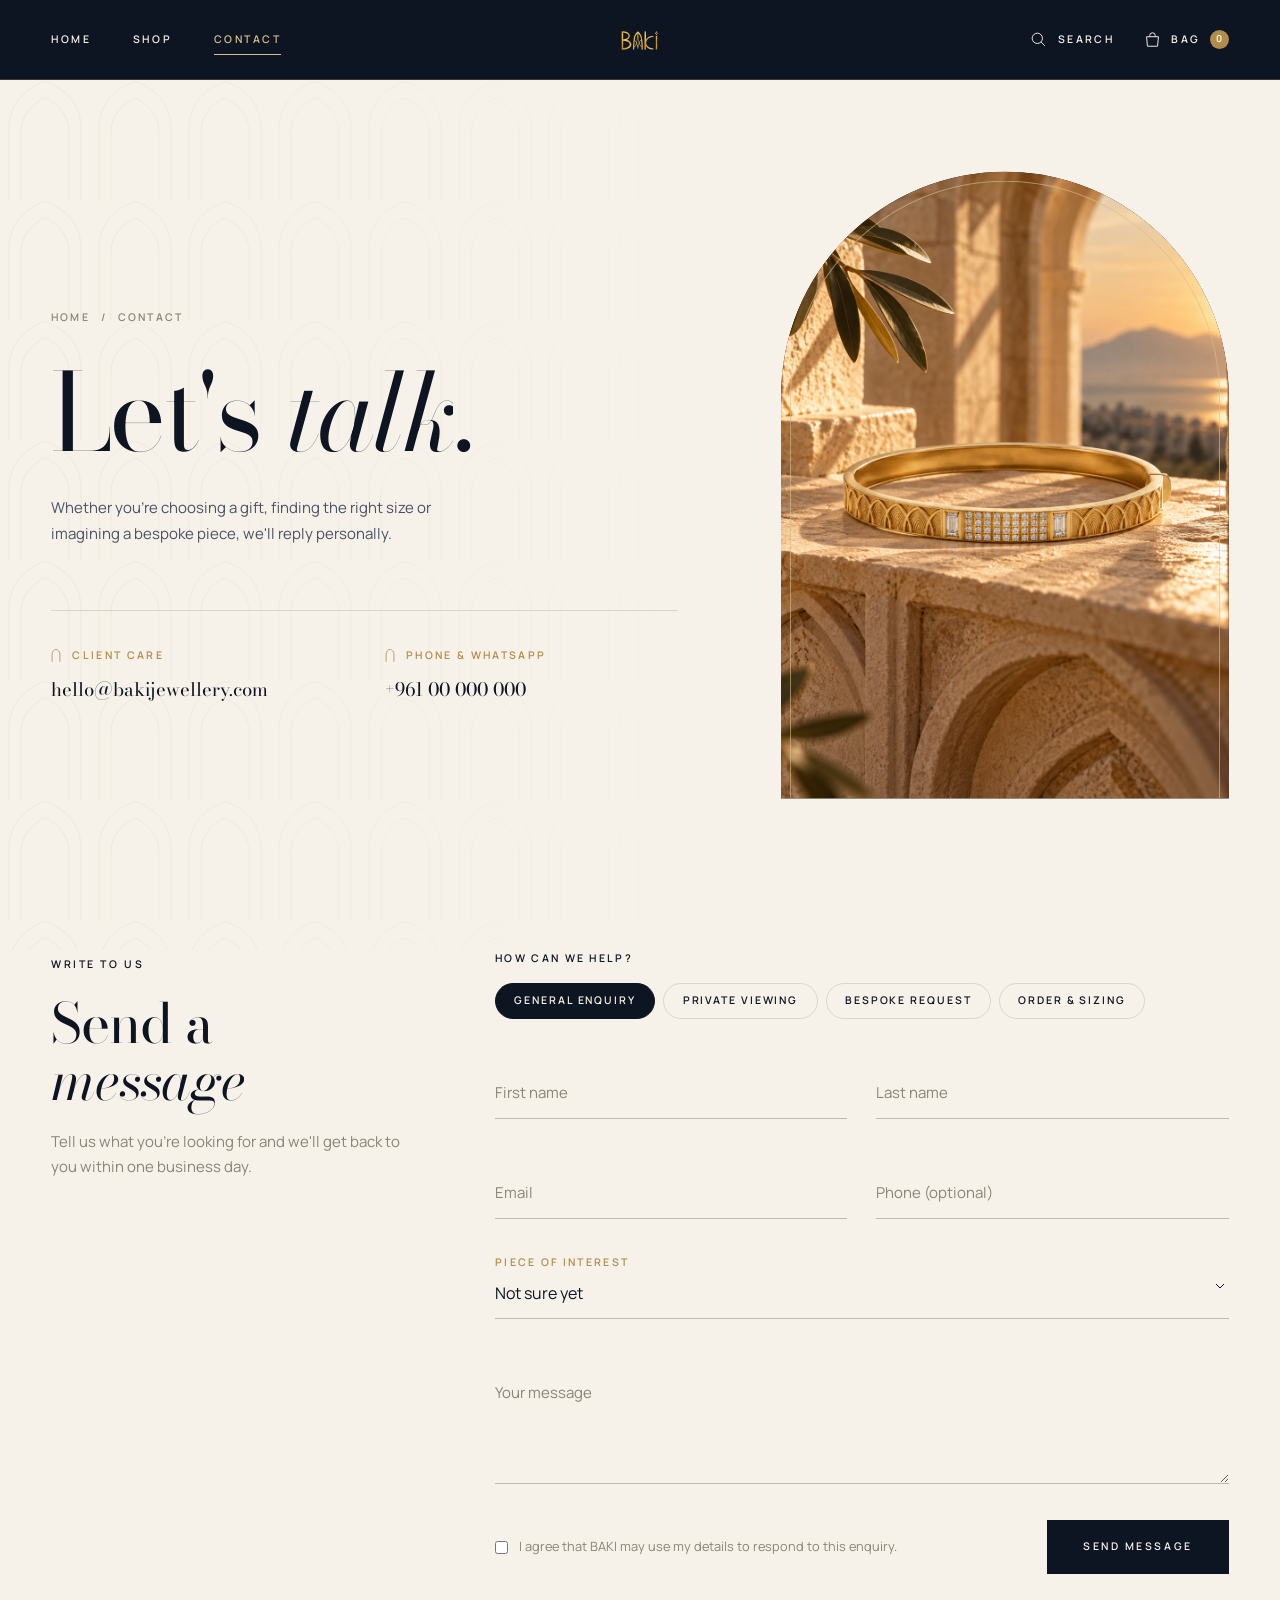
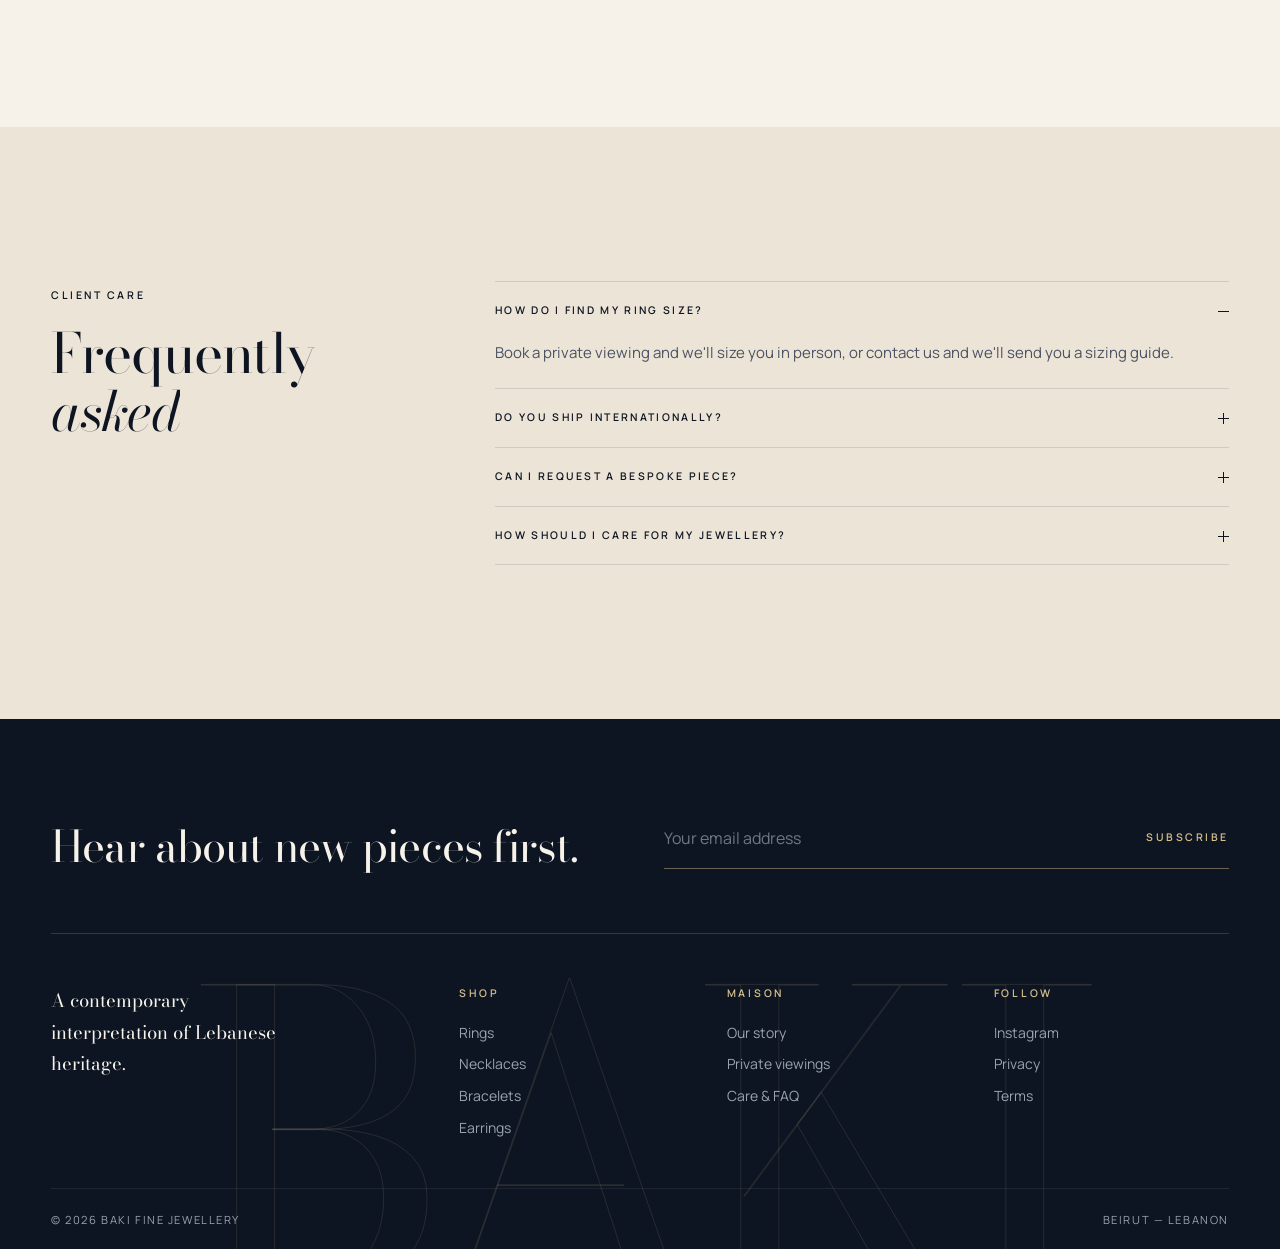
==== contact.html @ 1993f885 "Initial commit: BAKI Fine Jewellery website Static multi-page site (home, shop, product, contact) wi" ====
<!doctype html>
<html lang="en">
<head>
<meta charset="utf-8">
<meta name="viewport" content="width=device-width, initial-scale=1">
<title>Contact — BAKI Fine Jewellery</title>
<meta name="description" content="Contact BAKI Fine Jewellery — private viewings, bespoke requests and client care.">
<link rel="icon" href="assets/images/favicon.png">
<link rel="preconnect" href="https://fonts.googleapis.com">
<link rel="preconnect" href="https://fonts.gstatic.com" crossorigin>
<link href="https://fonts.googleapis.com/css2?family=Bodoni+Moda:ital,opsz,wght@0,6..96,400..600;1,6..96,400..600&family=Manrope:wght@400;500;600&display=swap" rel="stylesheet">
<link rel="stylesheet" href="assets/css/style.css">
</head>
<body data-page="contact">

<main>
  <section class="contact-hero s-ivory bg-arches">
    <div class="container contact-hero__grid">
      <div>
        <nav class="crumbs" aria-label="Breadcrumb"><a href="index.html">Home</a><span>/</span><span>Contact</span></nav>
        <h1 class="t-display" data-r="words">Let's <em>talk</em>.</h1>
        <div class="prose" data-r><p>Whether you're choosing a gift, finding the right size or imagining a bespoke piece, we'll reply personally.</p></div>
        <div class="info" data-stagger="110">
          <div data-r><h4><svg class="icon-arch" viewBox="0 0 60 80" fill="none" stroke="currentColor" stroke-width="5" aria-hidden="true"><path d="M6 78V32C6 16 17 5 30 1c13 4 24 15 24 31v46"/></svg>Client care</h4><a href="mailto:hello@bakijewellery.com">hello@bakijewellery.com</a></div>
          <div data-r><h4><svg class="icon-arch" viewBox="0 0 60 80" fill="none" stroke="currentColor" stroke-width="5" aria-hidden="true"><path d="M6 78V32C6 16 17 5 30 1c13 4 24 15 24 31v46"/></svg>Phone &amp; WhatsApp</h4><a href="tel:+9610000000">+961 00 000 000</a></div>
          <div data-r><h4><svg class="icon-arch" viewBox="0 0 60 80" fill="none" stroke="currentColor" stroke-width="5" aria-hidden="true"><path d="M6 78V32C6 16 17 5 30 1c13 4 24 15 24 31v46"/></svg>Atelier</h4><p>Beirut, Lebanon — by appointment</p></div>
          <div data-r><h4><svg class="icon-arch" viewBox="0 0 60 80" fill="none" stroke="currentColor" stroke-width="5" aria-hidden="true"><path d="M6 78V32C6 16 17 5 30 1c13 4 24 15 24 31v46"/></svg>Instagram</h4><a href="https://www.instagram.com/baki.jewellery" target="_blank" rel="noopener">@baki.jewellery</a></div>
        </div>
      </div>
      <div data-speed="-.05">
        <figure class="arch-frame" data-r="arch"><img src="assets/images/lifestyle-archways-bangle.png" alt="The Archways Bangle on a Beirut balcony at sunset"></figure>
      </div>
    </div>
  </section>

  <section class="pad s-ivory" style="padding-top:0">
    <div class="container form-wrap">
      <div>
        <p class="t-label" data-r>Write to us</p>
        <h2 class="t-title" data-r="words">Send a <em>message</em></h2>
        <p class="muted" data-r>Tell us what you're looking for and we'll get back to you within one business day.</p>
      </div>

      <div>
        <form class="form" id="contactForm" novalidate>
          <div class="full" data-r>
            <div class="opt__label"><span>How can we help?</span></div>
            <div class="topics" id="topics">
              <button type="button" class="chip active" data-topic="General enquiry">General enquiry</button>
              <button type="button" class="chip" data-topic="Private viewing">Private viewing</button>
              <button type="button" class="chip" data-topic="Bespoke request">Bespoke request</button>
              <button type="button" class="chip" data-topic="Order & sizing">Order &amp; sizing</button>
            </div>
          </div>
          <div class="fld" data-r><input id="fn" name="first" placeholder=" " required autocomplete="given-name"><label for="fn">First name</label><span class="bar"></span><div class="err">Please enter your first name.</div></div>
          <div class="fld" data-r><input id="ln" name="last" placeholder=" " required autocomplete="family-name"><label for="ln">Last name</label><span class="bar"></span><div class="err">Please enter your last name.</div></div>
          <div class="fld" data-r><input id="em" name="email" type="email" placeholder=" " required autocomplete="email"><label for="em">Email</label><span class="bar"></span><div class="err">Please enter a valid email.</div></div>
          <div class="fld" data-r><input id="ph" name="phone" type="tel" placeholder=" " autocomplete="tel"><label for="ph">Phone (optional)</label><span class="bar"></span></div>
          <div class="fld full" data-r><select id="pc" name="piece"><option value="">Not sure yet</option></select><label for="pc">Piece of interest</label><span class="bar"></span></div>
          <div class="fld full" data-r><textarea id="msg" name="message" placeholder=" " required></textarea><label for="msg">Your message</label><span class="bar"></span><div class="err">Please tell us a little about your request.</div></div>
          <div class="full form__foot" data-r>
            <label class="check"><input type="checkbox" id="consent"> I agree that BAKI may use my details to respond to this enquiry.</label>
            <button class="btn" type="submit">Send message</button>
          </div>
        </form>
        <div class="form-done" id="formDone">
          <p class="t-label gold">Message received</p>
          <h2 class="t-title">Thank you, <em id="doneName"></em>.</h2>
          <p class="muted" style="margin-bottom:2rem">We'll be in touch personally within one business day.</p>
          <a class="btn" href="shop.html">Explore the collection</a>
        </div>
      </div>
    </div>
  </section>

  <section class="pad s-sand" id="faq">
    <div class="container faq__grid">
      <div>
        <p class="t-label" data-r>Client care</p>
        <h2 class="t-title" data-r="words">Frequently <em>asked</em></h2>
      </div>
      <div class="accs" data-r style="margin-top:0">
        <details class="acc" open><summary>How do I find my ring size? <i></i></summary><div class="acc__body">Book a private viewing and we'll size you in person, or contact us and we'll send you a sizing guide.</div></details>
        <details class="acc"><summary>Do you ship internationally? <i></i></summary><div class="acc__body">Yes — every order ships insured, with tracking from Beirut to your door.</div></details>
        <details class="acc"><summary>Can I request a bespoke piece? <i></i></summary><div class="acc__body">Choose “Bespoke request” above and tell us about your idea. We'll arrange a consultation to sketch it together.</div></details>
        <details class="acc"><summary>How should I care for my jewellery? <i></i></summary><div class="acc__body">Store each piece separately in its pouch, avoid perfume and chlorine, and wipe gently with a soft, dry cloth.</div></details>
      </div>
    </div>
  </section>
</main>

<script src="assets/js/app.js"></script>
<script>
  const form = document.getElementById("contactForm");
  const pieceSelect = document.getElementById("pc");
  pieceSelect.insertAdjacentHTML("beforeend", PRODUCTS.map(p => `<option>${p.name}</option>`).join(""));
  const preset = byId(new URLSearchParams(location.search).get("piece"));
  if (preset) pieceSelect.value = preset.name;

  let topic = preset ? "Private viewing" : "General enquiry";
  const topics = document.getElementById("topics");
  const setTopic = t => { topic = t; topics.querySelectorAll("[data-topic]").forEach(x => x.classList.toggle("active", x.dataset.topic === t)); };
  setTopic(topic);
  topics.addEventListener("click", e => { const b = e.target.closest("[data-topic]"); if (b) setTopic(b.dataset.topic); });

  form.querySelectorAll("input,textarea").forEach(el => el.addEventListener("input", () => el.closest(".fld")?.classList.remove("invalid")));

  form.addEventListener("submit", e => {
    e.preventDefault();
    let ok = true;
    form.querySelectorAll(".fld [required]").forEach(el => {
      const bad = !el.value.trim() || (el.type === "email" && !/^\S+@\S+\.\S+$/.test(el.value));
      el.closest(".fld").classList.toggle("invalid", bad);
      if (bad) ok = false;
    });
    if (!document.getElementById("consent").checked){ ok = false; toast("Please accept the consent box"); }
    if (!ok) return;
    // TODO: connect to a form backend (Shopify contact form, Formspree, etc.)
    document.getElementById("doneName").textContent = form.first.value.trim();
    form.style.display = "none";
    document.getElementById("formDone").classList.add("show");
  });
</script>
</body>
</html>
---- assets/css/style.css ----
/* ==========================================================================
   BAKI Fine Jewellery — Design System v2
   --------------------------------------------------------------------------
   Colour rule   60% ivory · 30% navy · 10% gold (gold = lines & details only)
   Type scale    display · title · sub · body · label  (5 sizes, no others)
   Motif         the Beirut arch: frame · line · icon · pattern
   Motion        one curve (--ease), three durations (--d1/--d2/--d3)
   ========================================================================== */

/* ---------- 1. Tokens ---------- */
:root{
  /* colour */
  --navy:#0d1522;
  --navy-2:#162033;
  --ivory:#f6f1e9;
  --sand:#ece4d6;
  --white:#fff;
  --gold:#b08d4a;
  --gold-3:#d8c08c;           /* soft gold, for use on navy */
  --text:#0d1522;
  --text-2:#4a5263;
  --muted:#8a8577;
  --line:rgba(13,21,34,.12);
  --line-inv:rgba(216,192,140,.2);

  /* type */
  --serif:"Bodoni Moda","Didot","Bodoni 72",Georgia,serif;
  --sans:"Manrope",system-ui,-apple-system,sans-serif;
  --t-display:clamp(3.4rem,8.4vw,8.6rem);
  --t-title:clamp(2.2rem,4.3vw,4.1rem);
  --t-sub:clamp(1.15rem,1.45vw,1.4rem);
  --t-body:.9375rem;
  --t-label:.66rem;

  /* space */
  --gutter:clamp(16px,4vw,64px);
  --max:1440px;
  --header:80px;
  --section:clamp(104px,12vw,190px);

  /* motion */
  --ease:cubic-bezier(.22,1,.36,1);
  --ease-io:cubic-bezier(.65,0,.35,1);
  --d1:.6s;
  --d2:1.32s;
  --d3:1.6s;

  /* arch */
  --arch:999px 999px 0 0;
}

/* ---------- 2. Base ---------- */
*,*::before,*::after{box-sizing:border-box;margin:0;padding:0}
html{background:var(--navy);-webkit-text-size-adjust:100%}
body{font-family:var(--sans);font-size:var(--t-body);line-height:1.7;color:var(--text);background:var(--ivory);-webkit-font-smoothing:antialiased;overflow-x:hidden}
img,video,svg{display:block;max-width:100%}
a{color:inherit;text-decoration:none}
button,input,select,textarea{font:inherit;color:inherit}
button{cursor:pointer;background:none;border:0}
ul{list-style:none}
::selection{background:var(--navy);color:var(--gold-3)}
:focus-visible{outline:1px solid var(--gold);outline-offset:4px}
.container{width:100%;max-width:var(--max);margin-inline:auto;padding-inline:var(--gutter)}
.sr-only{position:absolute;width:1px;height:1px;overflow:hidden;clip:rect(0 0 0 0);white-space:nowrap}

/* ---------- 3. Type (the only five sizes) ---------- */
.t-display,.display{font-family:var(--serif);font-weight:400;font-size:var(--t-display);line-height:.94;letter-spacing:-.025em}
.t-title{font-family:var(--serif);font-weight:400;font-size:var(--t-title);line-height:1.04;letter-spacing:-.02em}
.t-sub{font-family:var(--serif);font-weight:400;font-size:var(--t-sub);line-height:1.25;letter-spacing:-.005em}
.t-label,.eyebrow{display:inline-flex;align-items:center;gap:.8rem;font-size:var(--t-label);font-weight:600;letter-spacing:.24em;text-transform:uppercase}
.t-body{font-size:var(--t-body)}
.t-display em,.display em,.t-title em{font-style:italic}
.gold{color:var(--gold)}
.muted{color:var(--muted)}
.eyebrow.line::before{content:"";width:40px;height:1px;background:currentColor}
.prose p{color:var(--text-2);max-width:46ch}
.prose p+p{margin-top:1.1rem}

/* ---------- 4. Surfaces ---------- */
.s-ivory{background:var(--ivory)}
.s-sand{background:var(--sand)}
.s-navy{background:var(--navy);color:var(--ivory)}
.s-navy .prose p,.s-navy .muted{color:#a3aab8}
.pad{padding-block:var(--section)}

/* ---------- 5. Arch system ---------- */
/* 5a. frame — every lifestyle image sits in an arched window */
.arch-frame{position:relative;overflow:hidden;border-radius:var(--arch);background:var(--navy);isolation:isolate}
.arch-frame img{width:100%;height:100%;object-fit:cover}
.arch-frame::after{content:"";position:absolute;inset:9px 9px 0;border:1px solid rgba(216,192,140,.6);border-bottom:0;border-radius:var(--arch);pointer-events:none;z-index:2}
.arch-frame--white{background:var(--white)}
.arch-frame--white img{object-fit:contain;transform:scale(var(--z,1))}
.arch-frame--white::after{border-color:rgba(176,141,74,.45)}
/* 5b. line — drawn outline arch (animated with [data-r=draw]) */
.arch-line{fill:none;stroke:var(--gold);stroke-width:1}

/* 5c. icon — small arch used as a bullet */
.icon-arch{width:10px;height:13px;flex:none;color:var(--gold)}
/* 5d. pattern — tiled arches, always masked so it fades out */
.bg-arches{position:relative;isolation:isolate}
.bg-arches::before{content:"";position:absolute;inset:0;z-index:-1;pointer-events:none;opacity:.5;
  background:url("data:image/svg+xml,%3Csvg xmlns='http://www.w3.org/2000/svg' width='90' height='120' viewBox='0 0 60 80' fill='none' stroke='%23b08d4a' stroke-opacity='.24' stroke-width='.6'%3E%3Cpath d='M6 80V32C6 16 17 5 30 1c13 4 24 15 24 31v48'/%3E%3Cpath d='M14 80V35c0-11 7-19 16-23 9 4 16 12 16 23v45'/%3E%3C/svg%3E") 0 0/90px 120px;
  -webkit-mask-image:linear-gradient(90deg,#000,transparent 55%);mask-image:linear-gradient(90deg,#000,transparent 55%)}
.bg-arches--right::before{-webkit-mask-image:linear-gradient(270deg,#000,transparent 55%);mask-image:linear-gradient(270deg,#000,transparent 55%)}
.s-navy.bg-arches::before{opacity:.8;filter:brightness(1.5)}

/* ---------- 6. Buttons & links ---------- */
.btn{position:relative;display:inline-flex;align-items:center;justify-content:center;height:54px;padding:0 2.2rem;border:1px solid var(--navy);background:var(--navy);color:var(--ivory);font-size:var(--t-label);font-weight:600;letter-spacing:.24em;text-transform:uppercase;overflow:hidden;isolation:isolate;transition:color var(--d1) var(--ease),border-color var(--d1) var(--ease)}
.btn::before{content:"";position:absolute;inset:0;z-index:-1;background:var(--gold);transform:scaleY(0);transform-origin:bottom;transition:transform var(--d1) var(--ease)}
.btn:hover::before{transform:scaleY(1)}
.btn:hover{border-color:var(--gold)}
.btn__m{display:block;overflow:hidden;height:1.4em;line-height:1.4em}
.btn__t{display:block;position:relative;transition:transform var(--d1) var(--ease)}
.btn__t::after{content:attr(data-t);position:absolute;left:0;right:0;top:100%}
.btn:hover .btn__t{transform:translateY(-100%)}
.btn--ghost{background:transparent;color:var(--navy)}
.btn--ghost::before{background:var(--navy)}
.btn--ghost:hover{color:var(--ivory);border-color:var(--navy)}
.btn--light{background:transparent;border-color:rgba(255,255,255,.55);color:var(--white)}
.btn--light::before{background:var(--white)}
.btn--light:hover{color:var(--navy);border-color:var(--white)}
.btn--block{width:100%}
.link{position:relative;display:inline-block;font-size:var(--t-label);font-weight:600;letter-spacing:.24em;text-transform:uppercase;padding-bottom:6px}
.link::after{content:"";position:absolute;left:0;right:0;bottom:0;height:1px;background:currentColor}
.link:hover::after{animation:link-redraw var(--d2) var(--ease)}
@keyframes link-redraw{0%{transform:scaleX(1);transform-origin:right}45%{transform:scaleX(0);transform-origin:right}46%{transform:scaleX(0);transform-origin:left}100%{transform:scaleX(1);transform-origin:left}}

/* ---------- 7. Header ---------- */
.header{position:sticky;top:0;z-index:60;height:var(--header);background:var(--navy);color:var(--ivory);border-bottom:1px solid var(--line-inv);transition:background var(--d1) var(--ease),border-color var(--d1),transform .7s var(--ease)}
.header__inner{height:100%;display:grid;grid-template-columns:1fr auto 1fr;align-items:center}
.nav{display:flex;gap:2.6rem}
.nav a{position:relative;font-size:var(--t-label);font-weight:600;letter-spacing:.24em;text-transform:uppercase;padding:.4rem 0;transition:color .3s}
.nav a::after{content:"";position:absolute;left:0;right:0;bottom:0;height:1px;background:currentColor;transform:scaleX(0);transform-origin:right;transition:transform var(--d1) var(--ease)}
.nav a:hover::after,.nav a[aria-current="page"]::after{transform:scaleX(1);transform-origin:left}
.nav a[aria-current="page"]{color:var(--gold-3)}
.brand{display:block;height:46px}
.brand img{height:100%;width:auto}
.tools{display:flex;justify-content:flex-end;align-items:center;gap:1.8rem}
.tools button{display:flex;align-items:center;gap:.6rem;font-size:var(--t-label);font-weight:600;letter-spacing:.22em;text-transform:uppercase}
.tools svg{width:19px;height:19px;fill:none;stroke:currentColor;stroke-width:1.2}
.bag-count{display:inline-grid;place-items:center;min-width:19px;height:19px;padding:0 5px;border-radius:19px;background:var(--gold);color:var(--white);font-size:.6rem;letter-spacing:0}
.bag-count.bump{animation:bump .6s var(--ease)}
@keyframes bump{40%{transform:scale(1.4)}}
.burger{display:none;width:40px;height:40px;align-items:center}
.burger i{display:block;width:24px;height:1px;background:currentColor;position:relative}
.burger i::after{content:"";position:absolute;left:0;top:7px;width:15px;height:1px;background:currentColor}
body.header-hidden .header{transform:translateY(-100%)}
/* home: transparent over the video, navy once scrolled */
.is-home .header{position:fixed;left:0;right:0}
.is-home:not(.scrolled) .header{background:transparent;border-color:transparent}
.is-home:not(.scrolled) .header::before{content:"";position:absolute;inset:0 0 -50px;z-index:-1;pointer-events:none;background:linear-gradient(180deg,rgba(13,21,34,.5),rgba(13,21,34,0))}

/* mobile menu */
.menu{position:fixed;inset:0;z-index:80;background:var(--navy);color:var(--ivory);display:flex;flex-direction:column;justify-content:space-between;padding:calc(var(--header) + 32px) var(--gutter) 32px;clip-path:inset(0 0 100% 0);transition:clip-path .9s var(--ease-io)}
.menu.open{clip-path:inset(0)}
.menu__close{position:absolute;top:26px;right:var(--gutter);font-size:var(--t-label);font-weight:600;letter-spacing:.24em;text-transform:uppercase;color:var(--gold-3)}
.menu nav a{display:block;font-family:var(--serif);font-size:clamp(3rem,13vw,5rem);line-height:1.15;overflow:hidden}
.menu nav a span{display:block;transform:translateY(105%);transition:transform .9s var(--ease)}
.menu.open nav a span{transform:none}
.menu.open nav a:nth-child(2) span{transition-delay:.08s}
.menu.open nav a:nth-child(3) span{transition-delay:.16s}
.menu__foot{display:flex;justify-content:space-between;font-size:var(--t-label);letter-spacing:.24em;text-transform:uppercase;color:var(--gold-3)}

/* ---------- 8. Preloader (home only) ---------- */
.preloader{position:fixed;inset:0;z-index:999;background:var(--navy);display:grid;place-items:center;clip-path:inset(0);transition:clip-path 1.2s var(--ease-io)}
.preloader.lift{clip-path:inset(0 0 100% 0)}
.preloader__inner{position:relative;display:grid;place-items:center;width:clamp(170px,19vw,230px);aspect-ratio:3/4;transition:opacity .5s,transform 1.2s var(--ease-io)}
.preloader.lift .preloader__inner{opacity:0;transform:translateY(-40px)}
.preloader__arch{position:absolute;inset:0;width:100%;height:100%;overflow:visible}
.preloader__arch path{fill:none;stroke:var(--gold-3);stroke-width:.32;stroke-dasharray:1;stroke-dashoffset:1;animation:pl-draw 1.8s var(--ease-io) .1s forwards}
.preloader__arch path+path{stroke-opacity:.4;animation-delay:.35s}
@keyframes pl-draw{to{stroke-dashoffset:0}}
.preloader__logo{width:62%;margin-top:18%;opacity:0;animation:pl-in 1.2s var(--ease) .9s forwards}
.preloader__tag{position:absolute;left:50%;bottom:-3.4rem;transform:translateX(-50%);white-space:nowrap;font-size:.58rem;font-weight:500;letter-spacing:.4em;text-transform:uppercase;color:rgba(216,192,140,.6);opacity:0;animation:pl-in 1.2s var(--ease) 1.2s forwards}
@keyframes pl-in{from{opacity:0;filter:blur(8px)}to{opacity:1;filter:none}}

/* ---------- 9. Hero (home) ---------- */
.hero{position:relative;height:100svh;min-height:640px;background:var(--navy);color:var(--white);overflow:hidden}
.hero__media{position:absolute;inset:0}
.hero__media video{width:100%;height:100%;object-fit:cover;object-position:50% 22%;transform:scale(1.14);transition:transform 2.8s var(--ease)}
.hero.in .hero__media video{transform:scale(1)}
.hero__media::after{content:"";position:absolute;inset:0;background:
  linear-gradient(0deg,rgba(13,21,34,.88) 0%,rgba(13,21,34,.3) 42%,rgba(13,21,34,0) 68%),
  linear-gradient(90deg,rgba(13,21,34,.5) 0%,rgba(13,21,34,0) 60%)}
.hero::before{content:"";position:absolute;inset:-50%;z-index:1;pointer-events:none;opacity:.08;background-image:url("data:image/svg+xml,%3Csvg xmlns='http://www.w3.org/2000/svg' width='160' height='160'%3E%3Cfilter id='n'%3E%3CfeTurbulence type='fractalNoise' baseFrequency='.9' numOctaves='2' stitchTiles='stitch'/%3E%3C/filter%3E%3Crect width='100%25' height='100%25' filter='url(%23n)'/%3E%3C/svg%3E");animation:grain 1.2s steps(6) infinite}
@keyframes grain{0%,100%{transform:translate(0,0)}20%{transform:translate(-4%,3%)}40%{transform:translate(3%,-5%)}60%{transform:translate(-6%,-2%)}80%{transform:translate(5%,4%)}}
.hero__content{position:relative;z-index:2;height:100%;display:flex;flex-direction:column;justify-content:flex-end;padding-bottom:clamp(40px,6vh,72px)}
.hero__title{margin-top:1.4rem}
.hero__title .line{display:block;overflow:hidden;padding-bottom:.08em;margin-bottom:-.08em}
.hero__title .line>span{display:block;transform:translateY(108%);transition:transform 1.5s var(--ease)}
.hero.in .hero__title .line>span{transform:none}
.hero.in .hero__title .line:nth-child(2)>span{transition-delay:.14s}
.hero__title em{color:var(--gold-3)}
.hero__row{display:grid;grid-template-columns:1fr auto;align-items:end;gap:3rem;margin-top:clamp(28px,4vh,48px);padding:clamp(24px,3vh,36px) clamp(40px,5vw,80px) 0 0;border-top:1px solid rgba(255,255,255,.2)}
.hero__row p{max-width:42ch;color:rgba(255,255,255,.82)}
.hero__ctas{display:flex;gap:.8rem;flex-wrap:wrap}
.hero__fade{opacity:0;transform:translateY(20px);transition:opacity 1.3s var(--ease) .55s,transform 1.3s var(--ease) .55s}
.hero.in .hero__fade{opacity:1;transform:none}
.hero__meta{position:absolute;z-index:3;right:var(--gutter);top:calc(var(--header) + 32px);text-align:right;font-size:.6rem;letter-spacing:.3em;text-transform:uppercase;color:rgba(255,255,255,.7);line-height:2}
.hero__sound{position:absolute;z-index:3;left:var(--gutter);top:calc(var(--header) + 32px);display:flex;align-items:center;gap:.7rem;font-size:.6rem;letter-spacing:.3em;text-transform:uppercase;color:rgba(255,255,255,.75)}
.hero__sound i{display:flex;gap:2px;align-items:flex-end;height:12px}
.hero__sound i b{width:2px;background:currentColor;animation:eq 1s ease-in-out infinite}
.hero__sound i b:nth-child(2){animation-delay:.2s}.hero__sound i b:nth-child(3){animation-delay:.4s}
.hero__sound.paused i b{animation:none;height:2px}
@keyframes eq{0%,100%{height:3px}50%{height:12px}}
.hero__scroll{position:absolute;z-index:3;right:var(--gutter);bottom:clamp(40px,6vh,72px);display:flex;flex-direction:column;align-items:center;gap:1rem;font-size:.56rem;letter-spacing:.32em;text-transform:uppercase;color:rgba(255,255,255,.75);writing-mode:vertical-rl}
.hero__scroll i{position:relative;width:1px;height:70px;background:rgba(255,255,255,.25);overflow:hidden}
.hero__scroll i::after{content:"";position:absolute;left:0;top:-40%;width:1px;height:40%;background:var(--gold-3);animation:drip 2.2s var(--ease) infinite}
@keyframes drip{to{top:100%}}

/* ---------- 10. Home sections ---------- */
/* 10a. intro — arched windows */
.intro__grid{display:grid;grid-template-columns:5fr 7fr;gap:clamp(48px,7vw,120px);align-items:center}
.intro__text .t-title{margin:1.6rem 0 1.8rem}
.intro__text .prose{margin-bottom:2.6rem}
.intro__arches{display:grid;grid-template-columns:1fr 1.32fr 1fr;gap:clamp(12px,1.6vw,24px);align-items:end}
.intro__arches .arch-frame{aspect-ratio:3/5}
.intro__arches .col-side .arch-frame{aspect-ratio:3/4.4}
.intro__arches .col-side{margin-bottom:clamp(28px,5vw,80px)}

/* 10b. craft — pinned “from sketch to jewel” */
.craft{position:relative;height:330vh}
.craft__sticky{position:sticky;top:0;height:100vh;height:100svh;display:flex;align-items:center;overflow:hidden}
.craft__grid{display:grid;grid-template-columns:5fr 6fr;gap:clamp(40px,7vw,120px);align-items:center;width:100%}
.craft__steps{position:relative;min-height:clamp(260px,32vh,340px);margin:2.2rem 0 3rem}
.craft__step{position:absolute;inset:0;opacity:0;pointer-events:none;transition:opacity .01s linear .5s}
.craft__step.on{opacity:1;pointer-events:auto;transition-delay:0s}
.craft__step .t-title{margin-bottom:1.4rem}
.craft__step p{color:#a3aab8;max-width:38ch}
.craft__step:not(.on) .w>span{transform:translateY(110%)!important;transition-duration:.5s!important;transition-delay:0s!important}
.craft__step .fade{opacity:0;transform:translateY(16px);transition:opacity .5s var(--ease),transform .5s var(--ease)}
.craft__step.on .fade{opacity:1;transform:none;transition-duration:.9s;transition-delay:.35s}
.craft__nav{display:flex;gap:1.4rem;align-items:center}
.craft__nav span{display:flex;align-items:center;gap:.7rem;font-size:var(--t-label);font-weight:600;letter-spacing:.24em;text-transform:uppercase;color:rgba(216,192,140,.35);transition:color .6s}
.craft__nav span.on{color:var(--gold-3)}
.craft__nav i{display:block;width:48px;height:1px;background:rgba(216,192,140,.2);position:relative;overflow:hidden}
.craft__nav i::after{content:"";position:absolute;inset:0;background:var(--gold-3);transform:scaleX(var(--f,0));transform-origin:left}
.craft__frame{position:relative;aspect-ratio:1;max-height:78vh;width:100%;margin-left:auto;overflow:hidden;background:var(--navy)}
.craft__frame::after{content:"";position:absolute;inset:12px;border:1px solid rgba(216,192,140,.35);pointer-events:none;z-index:3}
.craft__frame>img{width:100%;height:100%;object-fit:cover}
.craft__reveal{position:absolute;inset:0;z-index:2;background:var(--white);clip-path:inset(100% 50% 0 50%)}
.craft__reveal img{width:100%;height:100%;object-fit:contain;transform:scale(var(--s,1.18))}

/* 10c. signature pieces */
.head-row{display:flex;justify-content:space-between;align-items:flex-end;gap:2rem;margin-bottom:clamp(40px,4.5vw,64px)}
.head-row .t-title{margin-top:1.2rem}

/* 10d. story */
.story{position:relative;overflow:hidden}
.story__draw{position:absolute;right:max(-6vw,-80px);top:8%;width:min(46vw,620px);height:auto;pointer-events:none}
.story__quote{max-width:19ch;margin:1.6rem 0 clamp(48px,6vw,88px);position:relative}
.story__cols{display:grid;grid-template-columns:repeat(2,minmax(0,1fr));gap:clamp(24px,4vw,64px);max-width:900px;position:relative}
.story__cols .link{margin-top:2rem}
.values{display:grid;grid-template-columns:repeat(3,1fr);gap:clamp(32px,4vw,64px);margin-top:clamp(72px,8vw,120px);padding-top:clamp(40px,4vw,56px);position:relative}
.values>.rule{position:absolute;left:0;right:0;top:0;height:1px;background:var(--line)}
.values .t-sub{display:flex;align-items:center;gap:.8rem;margin-bottom:.7rem}
.values p{color:var(--text-2);max-width:34ch}

/* ---------- 11. Product card ---------- */
.grid-4{display:grid;grid-template-columns:repeat(4,1fr);gap:clamp(40px,4vw,64px) clamp(14px,1.6vw,24px)}
.card{position:relative;display:block}
.card__media{position:relative;display:block;aspect-ratio:1;overflow:hidden;background:var(--white)}
.card__media img{position:absolute;inset:0;width:100%;height:100%;object-fit:contain;transform:scale(var(--z,1));transition:opacity .8s var(--ease),transform 1.4s var(--ease)}
.card__media img.alt{opacity:0;transform:scale(calc(var(--az,1) * 1.06))}
.card__media img.cover{object-fit:cover}
.card:hover .card__media img{transform:scale(calc(var(--z,1) * 1.05))}
.card:hover .card__media img.has-alt{opacity:0}
.card:hover .card__media img.alt{opacity:1;transform:scale(var(--az,1))}
.card__tag{position:absolute;top:14px;left:14px;z-index:2;font-size:.58rem;font-weight:600;letter-spacing:.2em;text-transform:uppercase;color:var(--gold)}
.card__quick{position:absolute;top:12px;right:12px;z-index:2;width:40px;height:40px;border-radius:50%;display:grid;place-items:center;background:var(--navy);color:var(--ivory);opacity:0;transform:scale(.7) rotate(-90deg);transition:opacity .5s var(--ease),transform .6s var(--ease),background .3s}
.card__quick svg{width:12px;height:12px}
.card__quick:hover{background:var(--gold)}
.card:hover .card__quick,.card:focus-within .card__quick{opacity:1;transform:none}
.card__info{display:flex;justify-content:space-between;gap:1rem;padding-top:1.1rem}
.card__name{font-family:var(--serif);font-size:var(--t-sub);font-weight:400;line-height:1.25}
.card__cat{font-size:var(--t-label);font-weight:600;letter-spacing:.22em;text-transform:uppercase;color:var(--muted);margin-top:.35rem}
.card__price{font-size:var(--t-body);white-space:nowrap;padding-top:.15rem;color:var(--text-2)}

/* ---------- 12. Page head / shop ---------- */
.page-head{padding:clamp(64px,8vw,120px) 0 clamp(40px,5vw,64px)}
.crumbs{display:flex;gap:.7rem;font-size:var(--t-label);font-weight:600;letter-spacing:.2em;text-transform:uppercase;color:var(--muted);margin-bottom:2.2rem}
.crumbs a:hover{color:var(--text)}
.page-head__row{display:grid;grid-template-columns:1fr minmax(260px,420px);gap:3rem;align-items:end}
.toolbar{position:sticky;top:var(--header);z-index:30;background:rgba(246,241,233,.94);backdrop-filter:blur(12px);-webkit-backdrop-filter:blur(12px);border-block:1px solid var(--line);transition:top .7s var(--ease)}
body.header-hidden .toolbar{top:0}
.toolbar__inner{display:flex;justify-content:space-between;align-items:center;gap:1.5rem;height:64px}
.filters{display:flex;gap:.4rem;overflow-x:auto;scrollbar-width:none}
.filters::-webkit-scrollbar{display:none}
.chip{flex:none;height:36px;padding:0 1.15rem;border:1px solid var(--line);border-radius:40px;font-size:var(--t-label);font-weight:600;letter-spacing:.18em;text-transform:uppercase;transition:background .4s var(--ease),color .4s,border-color .4s}
.chip:hover{border-color:var(--navy)}
.chip.active{background:var(--navy);border-color:var(--navy);color:var(--ivory)}
.chip sup{font-size:.55rem;margin-left:.3rem;opacity:.6}
.sort{display:flex;align-items:center;gap:1rem;flex:none}
.results{font-size:var(--t-label);font-weight:600;letter-spacing:.2em;text-transform:uppercase;color:var(--muted)}
.select{appearance:none;-webkit-appearance:none;height:36px;padding:0 2.2rem 0 1rem;border:1px solid var(--line);border-radius:40px;background:transparent url("data:image/svg+xml,%3Csvg xmlns='http://www.w3.org/2000/svg' width='10' height='6' fill='none' stroke='%230d1522'%3E%3Cpath d='m1 1 4 4 4-4'/%3E%3C/svg%3E") no-repeat right 1rem center;font-size:.75rem;cursor:pointer}
.shop-body{padding-block:clamp(40px,5vw,72px) var(--section)}
.empty-state{grid-column:1/-1;text-align:center;padding:6rem 0;color:var(--muted)}
.band{display:grid;grid-template-columns:1fr auto;gap:2rem;align-items:center;padding-block:clamp(64px,7vw,110px)}
.band .t-title{margin-top:1rem}

/* ---------- 13. Product page ---------- */
.pdp{display:grid;grid-template-columns:7fr 5fr;gap:clamp(40px,6vw,110px);padding-block:clamp(24px,3vw,40px) var(--section)}
.gallery{display:grid;gap:12px;align-self:start}
.stage{position:relative;aspect-ratio:1;background:var(--white);overflow:hidden;cursor:zoom-in}
.stage img{position:absolute;inset:0;width:100%;height:100%;object-fit:contain;transform:scale(var(--z,1));transition:opacity .5s var(--ease),transform .5s var(--ease)}
.stage img.cover{object-fit:cover}
.stage.zoom img{transform:scale(calc(var(--z,1) * 2))}
.stage__count{position:absolute;right:16px;bottom:14px;font-size:var(--t-label);letter-spacing:.2em;color:var(--muted)}
.thumbs{display:flex;gap:10px}
.thumbs button{width:84px;aspect-ratio:1;background:var(--white);border:1px solid transparent;overflow:hidden;transition:border-color .3s}
.thumbs button.active{border-color:var(--navy)}
.thumbs img{width:100%;height:100%;object-fit:contain;transform:scale(var(--z,1))}
.thumbs img.cover{object-fit:cover}
.buy{position:sticky;top:calc(var(--header) + 32px);align-self:start}
.buy .t-title{margin:1.3rem 0 1rem}
.buy__price{display:flex;align-items:baseline;justify-content:space-between;gap:1rem;padding-bottom:1.8rem;margin-bottom:1.8rem;border-bottom:1px solid var(--line)}
.buy__price span{font-size:.8rem;color:var(--muted)}
.buy .prose{margin-bottom:2rem}
.opt{margin-bottom:1.7rem}
.opt__label{display:flex;justify-content:space-between;font-size:var(--t-label);font-weight:600;letter-spacing:.22em;text-transform:uppercase;margin-bottom:.9rem}
.opt__label a{color:var(--muted);text-decoration:underline;text-underline-offset:3px}
.swatches{display:flex;gap:.5rem;flex-wrap:wrap}
.swatch{min-width:52px;height:44px;padding:0 1rem;border:1px solid var(--line);font-size:.8rem;transition:.3s var(--ease)}
.swatch:hover{border-color:var(--navy)}
.swatch.active{border-color:var(--navy);background:var(--navy);color:var(--ivory)}
.metal{display:flex;align-items:center;gap:.6rem}
.metal i{width:14px;height:14px;border-radius:50%;background:linear-gradient(135deg,#f1d894,#b88a3e)}
.buy__row{display:grid;grid-template-columns:118px 1fr;gap:.6rem;margin-bottom:.6rem}
.qty{display:flex;align-items:center;justify-content:space-between;border:1px solid var(--line);height:54px;padding:0 .4rem}
.qty button{width:34px;height:34px;font-size:1.1rem}
.accs{margin-top:2.4rem;border-top:1px solid var(--line)}
.acc{border-bottom:1px solid var(--line)}
.acc summary{list-style:none;display:flex;justify-content:space-between;align-items:center;padding:1.25rem 0;cursor:pointer;font-size:var(--t-label);font-weight:600;letter-spacing:.22em;text-transform:uppercase}
.acc summary::-webkit-details-marker{display:none}
.acc summary i{position:relative;width:11px;height:11px}
.acc summary i::before,.acc summary i::after{content:"";position:absolute;left:0;right:0;top:50%;height:1px;background:currentColor;transition:transform .5s var(--ease)}
.acc summary i::after{transform:rotate(90deg)}
.acc[open] summary i::after{transform:rotate(0)}
.acc__body{padding:0 0 1.4rem;color:var(--text-2)}
.acc__body li{margin-bottom:.3rem}
.acc[open] .acc__body{animation:acc-in .6s var(--ease)}
@keyframes acc-in{from{opacity:0;transform:translateY(-8px)}}
.piece-story__grid{display:grid;grid-template-columns:5fr 6fr;gap:clamp(48px,8vw,140px);align-items:center}
.piece-story .arch-frame{aspect-ratio:3/4;max-width:460px}
.piece-story .t-title{margin:1.4rem 0 1.8rem}

/* ---------- 14. Contact ---------- */
.contact-hero{padding:clamp(56px,7vw,110px) 0 var(--section)}
.contact-hero__grid{display:grid;grid-template-columns:7fr 5fr;gap:clamp(48px,8vw,140px);align-items:end}
.contact-hero .t-display{margin-bottom:2rem}
.contact-hero .arch-frame{aspect-ratio:3/4.2}
.info{display:grid;grid-template-columns:repeat(2,minmax(0,1fr));gap:2rem 2.5rem;margin-top:clamp(40px,5vw,72px);padding-top:2.2rem;border-top:1px solid var(--line)}
.info h4{display:flex;align-items:center;gap:.7rem;font-size:var(--t-label);font-weight:600;letter-spacing:.22em;text-transform:uppercase;color:var(--gold);margin-bottom:.6rem}
.info a,.info p{font-family:var(--serif);font-size:var(--t-sub)}
.info a{background:linear-gradient(currentColor,currentColor) 0 100%/0 1px no-repeat;transition:background-size var(--d1) var(--ease)}
.info a:hover{background-size:100% 1px}
.form-wrap{display:grid;grid-template-columns:4fr 8fr;gap:clamp(40px,6vw,110px)}
.form-wrap .t-title{margin:1.2rem 0}
.form{display:grid;grid-template-columns:1fr 1fr;gap:2.2rem 1.8rem}
.form .full{grid-column:1/-1}
.topics{display:flex;flex-wrap:wrap;gap:.5rem}
.fld{position:relative}
.fld input,.fld textarea,.fld select{width:100%;background:transparent;border:0;border-bottom:1px solid rgba(13,21,34,.25);padding:1.6rem 0 .7rem;font-size:1rem;outline:none;border-radius:0;appearance:none;-webkit-appearance:none;transition:border-color .4s}
.fld textarea{min-height:130px;resize:vertical;display:block}
.fld label{position:absolute;left:0;top:1.6rem;color:var(--muted);pointer-events:none;transition:all .45s var(--ease)}
.fld .bar{position:absolute;left:0;right:0;height:1px;background:var(--navy);transform:scaleX(0);transform-origin:left;transition:transform .7s var(--ease)}
.fld:focus-within .bar{transform:scaleX(1)}
.fld input:focus+label,.fld input:not(:placeholder-shown)+label,.fld textarea:focus+label,.fld textarea:not(:placeholder-shown)+label,.fld select+label{top:0;font-size:var(--t-label);font-weight:600;letter-spacing:.22em;text-transform:uppercase;color:var(--gold)}
.fld select{background:url("data:image/svg+xml,%3Csvg xmlns='http://www.w3.org/2000/svg' width='10' height='6' fill='none' stroke='%230d1522'%3E%3Cpath d='m1 1 4 4 4-4'/%3E%3C/svg%3E") no-repeat right 4px center;cursor:pointer}
.fld .err{display:none;font-size:.75rem;color:#a4432f;margin-top:.4rem}
.fld.invalid input,.fld.invalid textarea{border-color:#a4432f}
.fld.invalid .err{display:block}
.check{display:flex;gap:.7rem;align-items:flex-start;font-size:.8rem;color:var(--muted)}
.check input{accent-color:var(--navy);margin-top:.3rem}
.form__foot{display:flex;justify-content:space-between;align-items:center;gap:1.5rem;flex-wrap:wrap}
.form-done{display:none}
.form-done.show{display:block;animation:acc-in .9s var(--ease)}
.form-done .t-title{margin:1.2rem 0}
.faq__grid{display:grid;grid-template-columns:4fr 8fr;gap:clamp(40px,6vw,110px)}
.faq__grid .t-title{margin-top:1.2rem}

/* ---------- 15. Footer ---------- */
.footer{position:relative;isolation:isolate;overflow:hidden;background:var(--navy);color:#9aa2b1;font-size:.875rem}
.footer>.container{position:relative;z-index:1}
.footer__news{display:grid;grid-template-columns:1fr 1fr;gap:3rem;align-items:end;padding:clamp(64px,7vw,104px) 0 clamp(48px,5vw,72px);border-bottom:1px solid var(--line-inv)}
.footer__news .t-title{color:var(--ivory);font-size:clamp(2rem,3.4vw,3.2rem)}
.field-line{display:flex;align-items:center;border-bottom:1px solid rgba(216,192,140,.45);transition:border-color .4s}
.field-line:focus-within{border-color:var(--gold-3)}
.field-line input{flex:1;background:none;border:0;outline:none;padding:1rem 0;font-size:1rem;color:var(--ivory)}
.field-line input::placeholder{color:#6f7788}
.field-line button{font-size:var(--t-label);font-weight:600;letter-spacing:.24em;text-transform:uppercase;color:var(--gold-3)}
.footer__thanks{font-family:var(--serif);font-size:var(--t-sub);color:var(--ivory)}
.footer__grid{display:grid;grid-template-columns:1.6fr repeat(3,1fr);gap:2rem;padding:clamp(40px,4vw,56px) 0 2.5rem}
.footer__grid h4{font-size:var(--t-label);font-weight:600;letter-spacing:.26em;text-transform:uppercase;color:var(--gold-3);margin-bottom:1.1rem}
.footer__grid li{margin-bottom:.5rem}
.footer__grid a{transition:color .3s}
.footer__grid a:hover{color:var(--ivory)}
.footer__tag{font-family:var(--serif);font-size:var(--t-sub);color:var(--ivory);max-width:22ch}
.footer__legal{display:flex;justify-content:space-between;gap:1rem;flex-wrap:wrap;padding:1.3rem 0;border-top:1px solid rgba(255,255,255,.07);font-size:.7rem;letter-spacing:.14em;text-transform:uppercase}
.footer__word{position:absolute;z-index:0;left:50%;bottom:-.12em;transform:translateX(-50%);font-family:var(--serif);font-size:clamp(9rem,31vw,31rem);line-height:.8;letter-spacing:-.03em;white-space:nowrap;color:transparent;-webkit-text-stroke:1px rgba(216,192,140,.13);pointer-events:none;user-select:none}

/* ---------- 16. Drawer · search · toast ---------- */
.scrim{position:fixed;inset:0;z-index:90;background:rgba(13,21,34,.5);opacity:0;visibility:hidden;transition:opacity .6s var(--ease),visibility .6s}
.bag-open .scrim,.search-open .scrim{opacity:1;visibility:visible}
.drawer{position:fixed;top:0;right:0;bottom:0;z-index:91;width:min(460px,100%);background:var(--ivory);display:flex;flex-direction:column;transform:translateX(100%);transition:transform .8s var(--ease-io)}
.bag-open .drawer{transform:none}
.drawer__head{display:flex;justify-content:space-between;align-items:center;padding:1.6rem 1.8rem;border-bottom:1px solid var(--line)}
.drawer__close{font-size:var(--t-label);font-weight:600;letter-spacing:.22em;text-transform:uppercase}
.ship-bar{padding:1.1rem 1.8rem;border-bottom:1px solid var(--line);font-size:.8rem;color:var(--text-2)}
.ship-bar div{height:2px;background:var(--line);margin-top:.7rem}
.ship-bar div span{display:block;height:100%;background:var(--gold);transition:width .8s var(--ease)}
.drawer__items{flex:1;overflow-y:auto;padding:0 1.8rem}
.line-item{display:grid;grid-template-columns:84px 1fr auto;gap:1.1rem;padding:1.4rem 0;border-bottom:1px solid var(--line);animation:acc-in .6s var(--ease)}
.line-item .li-img{display:block;width:84px;height:84px;background:var(--white);overflow:hidden}
.line-item .li-img img{width:100%;height:100%;object-fit:contain;transform:scale(var(--z,1))}
.line-item h5{font-family:var(--serif);font-size:1.1rem;font-weight:400;line-height:1.25}
.line-item .muted{font-size:.75rem}
.line-item .qty{height:34px;width:96px;margin-top:.8rem}
.line-item .qty button{width:26px;height:26px}
.line-item__side{display:flex;flex-direction:column;justify-content:space-between;align-items:flex-end}
.line-item__rm{font-size:.6rem;letter-spacing:.18em;text-transform:uppercase;color:var(--muted);text-decoration:underline;text-underline-offset:3px}
.drawer__empty{text-align:center;padding:5rem 1rem}
.drawer__empty .t-sub{margin-bottom:.6rem}
.drawer__empty p{margin-bottom:2rem}
.drawer__foot{padding:1.6rem 1.8rem;border-top:1px solid var(--line);background:var(--sand)}
.drawer__total{display:flex;justify-content:space-between;align-items:baseline;margin-bottom:.4rem}
.drawer__foot p{font-size:.78rem;color:var(--muted);margin-bottom:1.2rem}
.search{position:fixed;inset:0 0 auto 0;z-index:95;background:var(--ivory);padding:2rem 0 3rem;transform:translateY(-100%);transition:transform .8s var(--ease-io)}
.search-open .search{transform:none}
.search__top{display:flex;justify-content:space-between;margin-bottom:1.2rem}
.search__input{width:100%;background:none;border:0;border-bottom:1px solid var(--navy);font-family:var(--serif);font-size:var(--t-title);padding:.3rem 0;outline:none}
.search__res{display:grid;grid-template-columns:repeat(4,1fr);gap:20px;margin-top:2rem}
.toast{position:fixed;left:50%;bottom:28px;z-index:120;transform:translate(-50%,calc(100% + 60px));visibility:hidden;background:var(--navy);color:var(--ivory);padding:1rem 1.6rem;font-size:var(--t-label);font-weight:600;letter-spacing:.18em;text-transform:uppercase;display:flex;gap:1rem;align-items:center;transition:transform .7s var(--ease),visibility .7s}
.toast.show{transform:translate(-50%,0);visibility:visible}
.toast svg{width:10px;height:13px;color:var(--gold-3)}

/* ---------- 17. Motion ---------- */
/* default: rise */
[data-r]{opacity:0;transform:translateY(36px);transition:opacity var(--d2) var(--ease),transform var(--d2) var(--ease)}
[data-r].in{opacity:1;transform:none}
[data-r="fade"]{transform:none}
/* words: split by JS, each word rises out of a mask */
[data-r="words"]{opacity:1;transform:none}
[data-r="words"]:not(.split){opacity:0}
.w{display:inline-block;overflow:hidden;vertical-align:top;padding-bottom:.12em;margin-bottom:-.12em}
.w>span{display:inline-block;transform:translateY(112%);transition:transform 1.44s var(--ease)}
[data-r="words"].in .w>span{transform:none}
/* arch: the window opens upward */
[data-r="arch"]{opacity:1;transform:none;clip-path:inset(100% 0 0 0 round 999px 999px 0 0);transition:clip-path var(--d3) var(--ease-io)}
[data-r="arch"].in{clip-path:inset(0 0 0 0 round 999px 999px 0 0)}
[data-r="arch"] img{transform:scale(calc(var(--z,1) * 1.25));transition:transform 2.2s var(--ease)}
[data-r="arch"].in img{transform:scale(var(--z,1))}
/* img: rectangular wipe */
[data-r="img"]{opacity:1;transform:none;clip-path:inset(100% 0 0 0);transition:clip-path var(--d3) var(--ease-io)}
[data-r="img"].in{clip-path:inset(0)}
[data-r="img"] img{transform:scale(calc(var(--z,1) * 1.2));transition:transform 2.2s var(--ease)}
[data-r="img"].in img{transform:scale(var(--z,1))}
/* draw: SVG strokes trace themselves */
[data-r="draw"]{opacity:1;transform:none}
[data-r="draw"] path{stroke-dasharray:1;stroke-dashoffset:1;transition:stroke-dashoffset 3s var(--ease-io)}
[data-r="draw"] path:nth-child(2){transition-delay:.35s}
[data-r="draw"] path:nth-child(3){transition-delay:.7s}
[data-r="draw"].in path{stroke-dashoffset:0}
/* line: hairline grows */
[data-r="line"]{opacity:1;transform:scaleX(0);transform-origin:left;transition:transform 1.6s var(--ease-io)}
[data-r="line"].in{transform:none}
/* page transitions (inner pages) */
main{animation:page-in 1s var(--ease) backwards}
.is-home main{animation:none}
@keyframes page-in{from{opacity:0;transform:translateY(18px)}}
html.is-leaving main,html.is-leaving .footer{opacity:0;transform:translateY(-14px);transition:opacity .45s var(--ease),transform .45s var(--ease)}

/* ---------- 18. Responsive ---------- */
@media (max-width:1180px){
  .grid-4,.search__res{grid-template-columns:repeat(3,1fr)}
  .nav{gap:1.8rem}
}
@media (max-width:980px){
  :root{--header:68px}
  .nav,.tools .t-hide{display:none}
  .burger{display:flex}
  .header__inner{grid-template-columns:auto 1fr auto}
  .brand{justify-self:center;height:40px}
  .hero__row{grid-template-columns:1fr;gap:1.6rem;padding-right:0}
  .hero__meta,.hero__scroll{display:none}
  .intro__grid,.craft__grid,.page-head__row,.pdp,.piece-story__grid,.contact-hero__grid,.form-wrap,.faq__grid,.footer__news{grid-template-columns:1fr}
  .intro__arches{order:-1}
  .craft{height:260vh}
  .craft__grid{gap:24px}
  .craft__frame{order:-1;max-height:none;aspect-ratio:auto;height:44vh}
  .craft__steps{min-height:220px;margin:1.2rem 0 1.4rem}
  .grid-4,.search__res{grid-template-columns:repeat(2,1fr)}
  .story__draw{width:70vw;top:2%;opacity:.5}
  .values{grid-template-columns:1fr}
  .buy{position:static}
  .band{grid-template-columns:1fr}
  .footer__grid{grid-template-columns:1fr 1fr 1fr}
  .footer__grid>:first-child{grid-column:1/-1}
  .card__quick{opacity:1;transform:none;width:34px;height:34px}
}
@media (max-width:600px){
  .head-row{flex-direction:column;align-items:flex-start}
  .toolbar__inner{flex-direction:column;align-items:stretch;justify-content:center;height:auto;padding-block:12px;gap:10px}
  .sort{justify-content:space-between}
  .grid-4{gap:32px 12px}
  .card__info{flex-direction:column;gap:.2rem}
  .story__cols,.info,.form{grid-template-columns:1fr}
  .footer__grid{grid-template-columns:1fr 1fr}
  .hero__ctas .btn{flex:1}
  .craft__nav{gap:.8rem}
  .craft__nav i{width:20px}
}
@media (prefers-reduced-motion:reduce){
  *,*::before,*::after{animation-duration:.01ms!important;animation-delay:0s!important;transition-duration:.01ms!important;transition-delay:0s!important}
  [data-r]{opacity:1!important;transform:none!important;clip-path:none!important}
  .w>span{transform:none!important}
}

/* ---------- 19. Custom pointer: a diamond inside an arched window ---------- */
@media (hover:hover) and (pointer:fine){
  html.has-cursor,html.has-cursor *{cursor:none!important}
  html.has-cursor input,html.has-cursor textarea{cursor:text!important}
}
.cursor{position:fixed;inset:0;z-index:2000;pointer-events:none;mix-blend-mode:difference;opacity:0;transition:opacity .4s var(--ease)}
.cursor.on{opacity:1}
.cursor__dot,.cursor__ring{position:absolute;left:0;top:0;will-change:transform}
/* the diamond */
.cursor__dot::before{content:"";position:absolute;width:7px;height:7px;margin:-3.5px 0 0 -3.5px;background:#fff;transform:rotate(45deg);transition:transform .45s var(--ease)}
/* the arch: sits so its opening frames the diamond */
.cursor__arch{position:absolute;left:-12px;top:-22px;width:24px;height:32px;overflow:visible;transform-origin:50% 69%;transition:transform .6s var(--ease)}
.cursor__arch path{fill:transparent;stroke:#fff;stroke-width:1.1;vector-effect:non-scaling-stroke;transition:fill .4s var(--ease),stroke-width .4s}
.cursor__ring em{position:absolute;left:0;top:0;transform:translate(-50%,-50%) scale(.6);font-style:normal;font-size:.56rem;font-weight:600;letter-spacing:.22em;text-transform:uppercase;color:#000;opacity:0;transition:opacity .3s,transform .5s var(--ease);padding-left:.22em}
/* links & buttons: the window opens up, the diamond turns */
.cursor.is-link .cursor__arch{transform:scale(1.75)}
.cursor.is-link .cursor__dot::before{transform:rotate(225deg) scale(.8)}
/* product images: filled window that reads View */
.cursor.is-view .cursor__arch{transform:scale(3)}
.cursor.is-view .cursor__arch path{fill:#fff}
.cursor.is-view .cursor__ring em{opacity:1;transform:translate(-50%,-50%) scale(1)}
.cursor.is-view .cursor__dot::before{transform:rotate(45deg) scale(0)}
/* text fields: get out of the way */
.cursor.is-text{opacity:0}
/* press */
.cursor.is-down .cursor__arch{transform:scale(.85)}
.cursor.is-down.is-link .cursor__arch{transform:scale(1.5)}
.cursor.is-down .cursor__dot::before{transform:rotate(135deg) scale(1.2)}
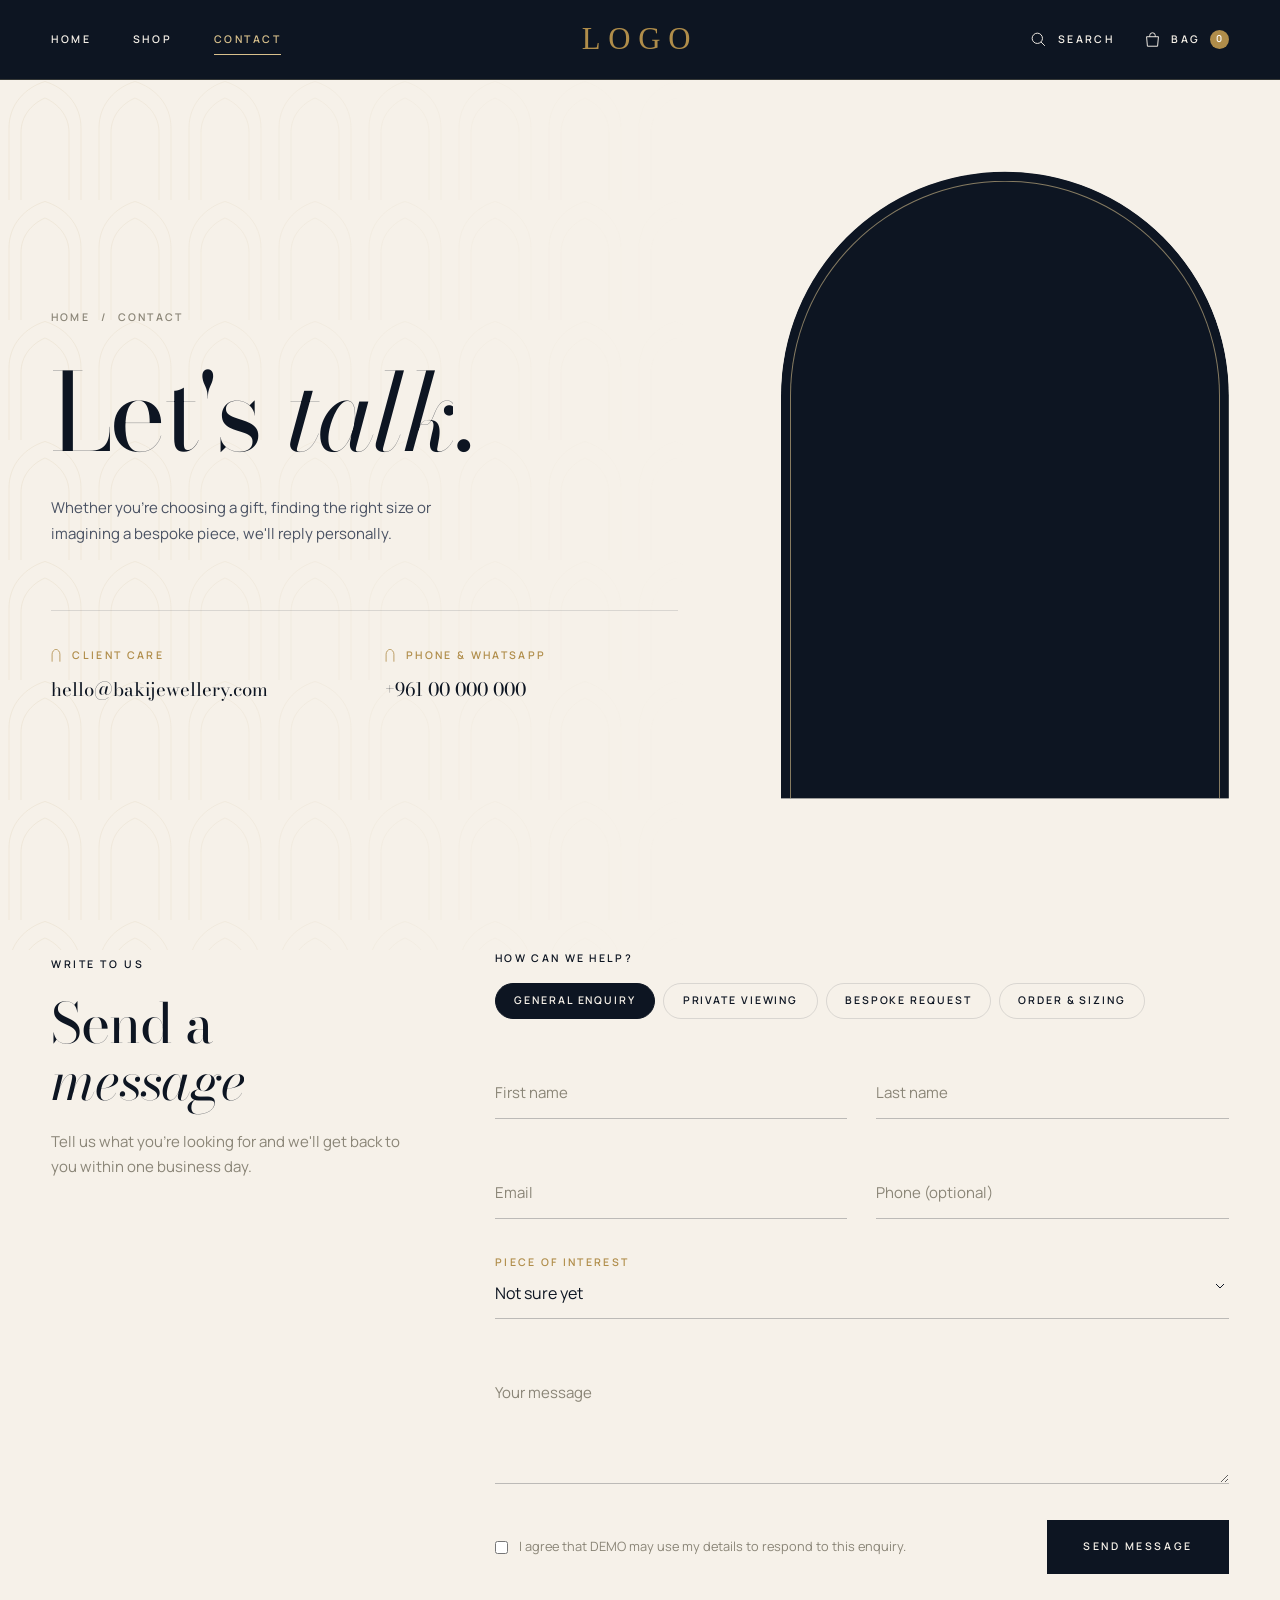
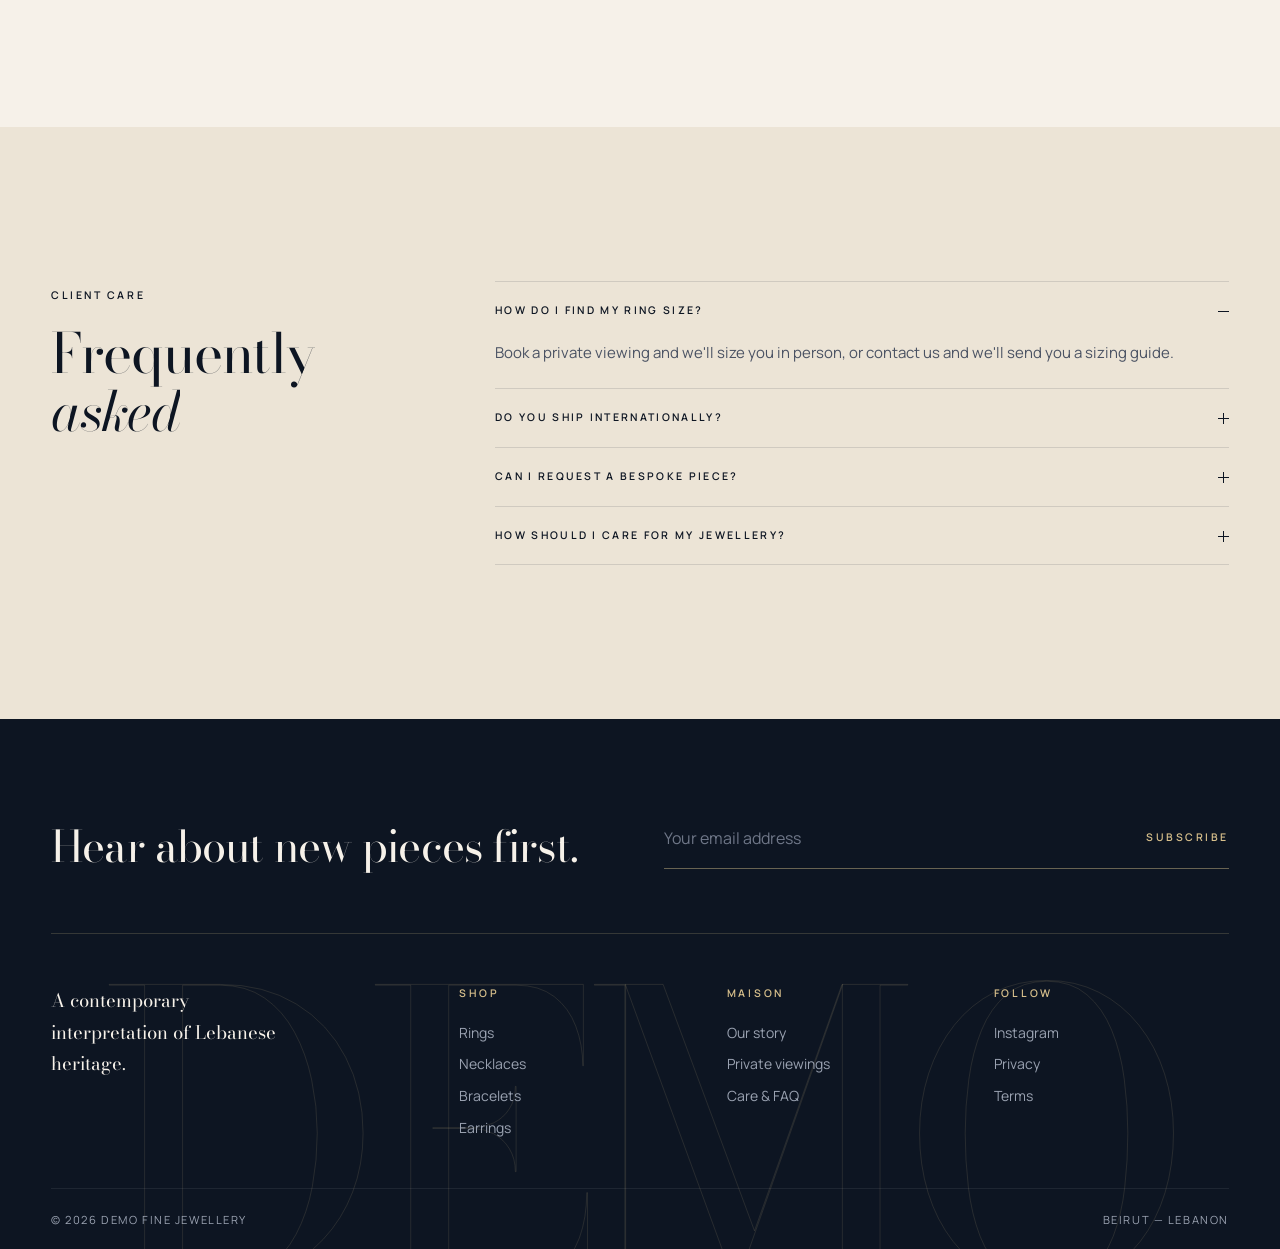
==== commit caa33dd8: "Remove images and video, add demo text logo SVG, rename brand to DEMO Co-Authored-By: Claude Sonnet " ====
--- a/contact.html
+++ b/contact.html
@@ -3,9 +3,9 @@
 <head>
 <meta charset="utf-8">
 <meta name="viewport" content="width=device-width, initial-scale=1">
-<title>Contact — BAKI Fine Jewellery</title>
-<meta name="description" content="Contact BAKI Fine Jewellery — private viewings, bespoke requests and client care.">
-<link rel="icon" href="assets/images/favicon.png">
+<title>Contact — DEMO Fine Jewellery</title>
+<meta name="description" content="Contact DEMO Fine Jewellery — private viewings, bespoke requests and client care.">
+<link rel="icon" href="assets/images/favicon.svg">
 <link rel="preconnect" href="https://fonts.googleapis.com">
 <link rel="preconnect" href="https://fonts.gstatic.com" crossorigin>
 <link href="https://fonts.googleapis.com/css2?family=Bodoni+Moda:ital,opsz,wght@0,6..96,400..600;1,6..96,400..600&family=Manrope:wght@400;500;600&display=swap" rel="stylesheet">
@@ -28,7 +28,7 @@
         </div>
       </div>
       <div data-speed="-.05">
-        <figure class="arch-frame" data-r="arch"><img src="assets/images/lifestyle-archways-bangle.png" alt="The Archways Bangle on a Beirut balcony at sunset"></figure>
+        <figure class="arch-frame" data-r="arch"></figure>
       </div>
     </div>
   </section>
@@ -59,7 +59,7 @@
           <div class="fld full" data-r><select id="pc" name="piece"><option value="">Not sure yet</option></select><label for="pc">Piece of interest</label><span class="bar"></span></div>
           <div class="fld full" data-r><textarea id="msg" name="message" placeholder=" " required></textarea><label for="msg">Your message</label><span class="bar"></span><div class="err">Please tell us a little about your request.</div></div>
           <div class="full form__foot" data-r>
-            <label class="check"><input type="checkbox" id="consent"> I agree that BAKI may use my details to respond to this enquiry.</label>
+            <label class="check"><input type="checkbox" id="consent"> I agree that DEMO may use my details to respond to this enquiry.</label>
             <button class="btn" type="submit">Send message</button>
           </div>
         </form>
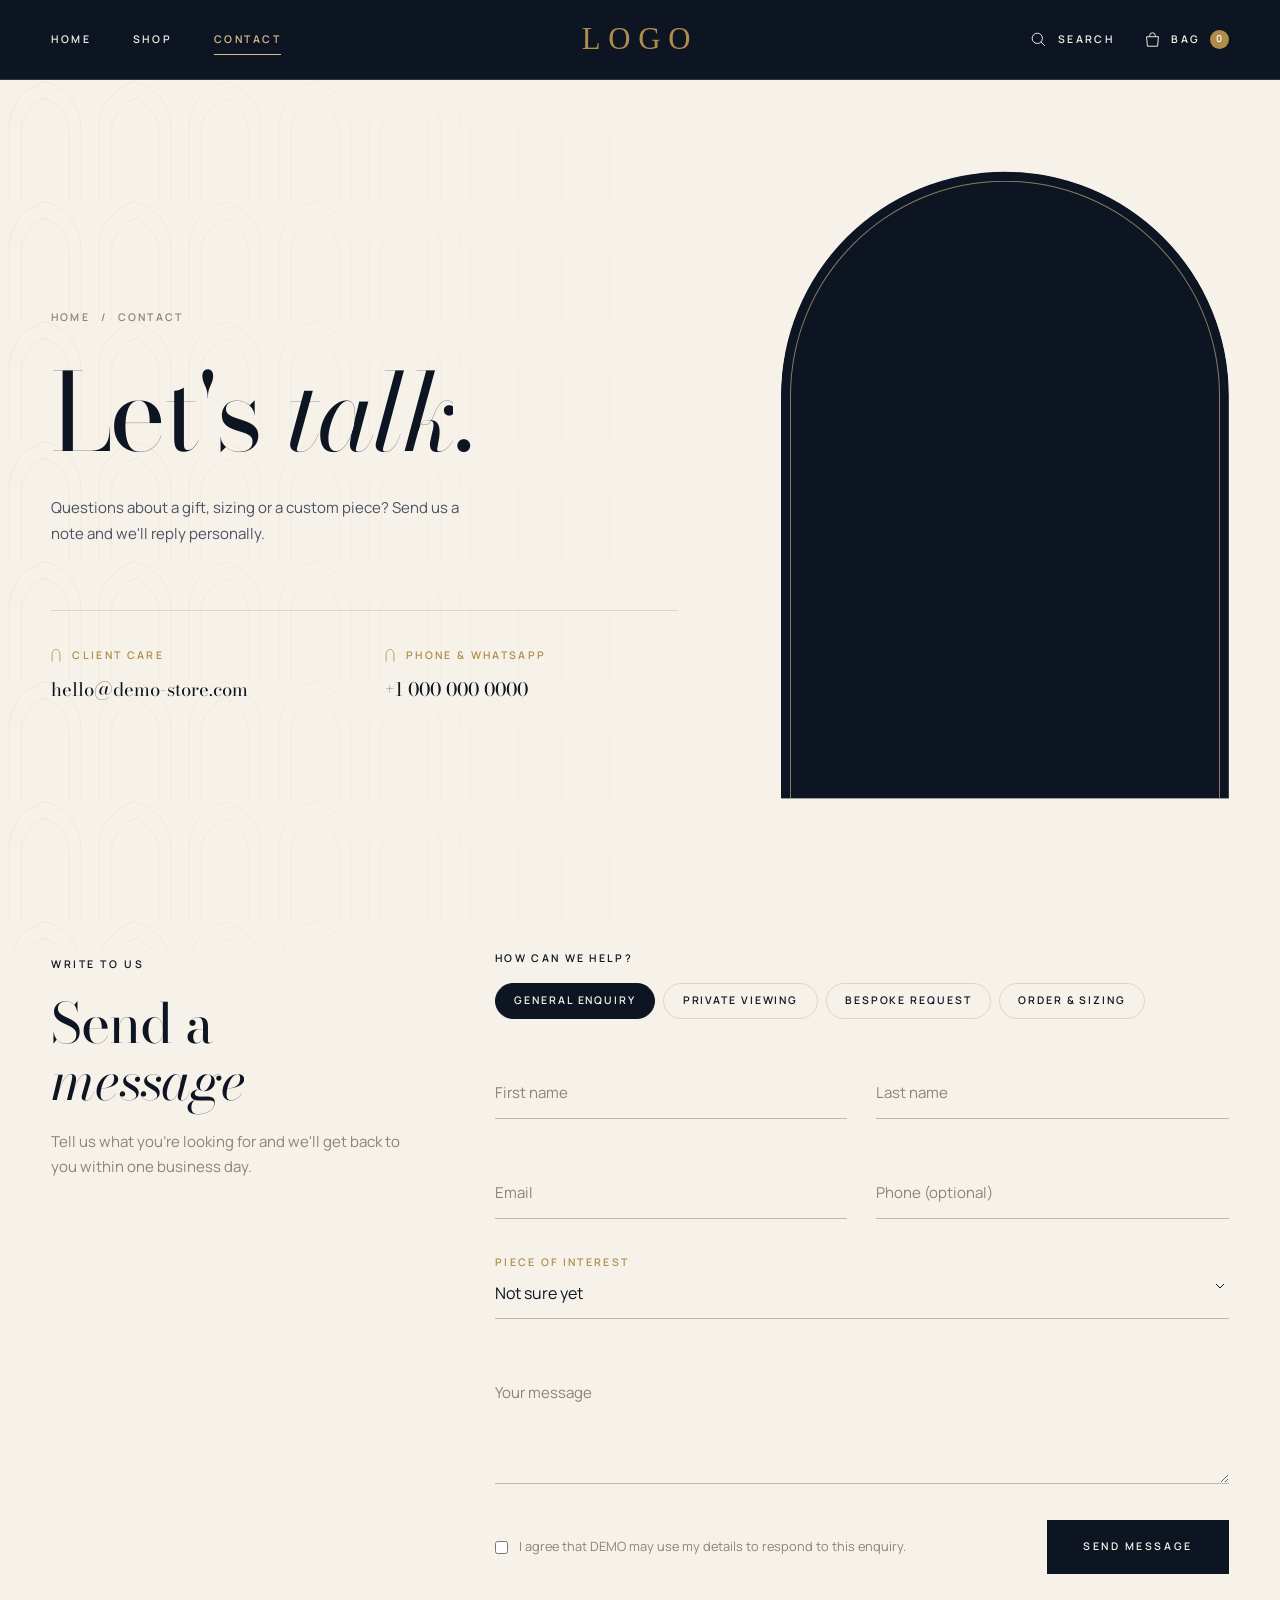
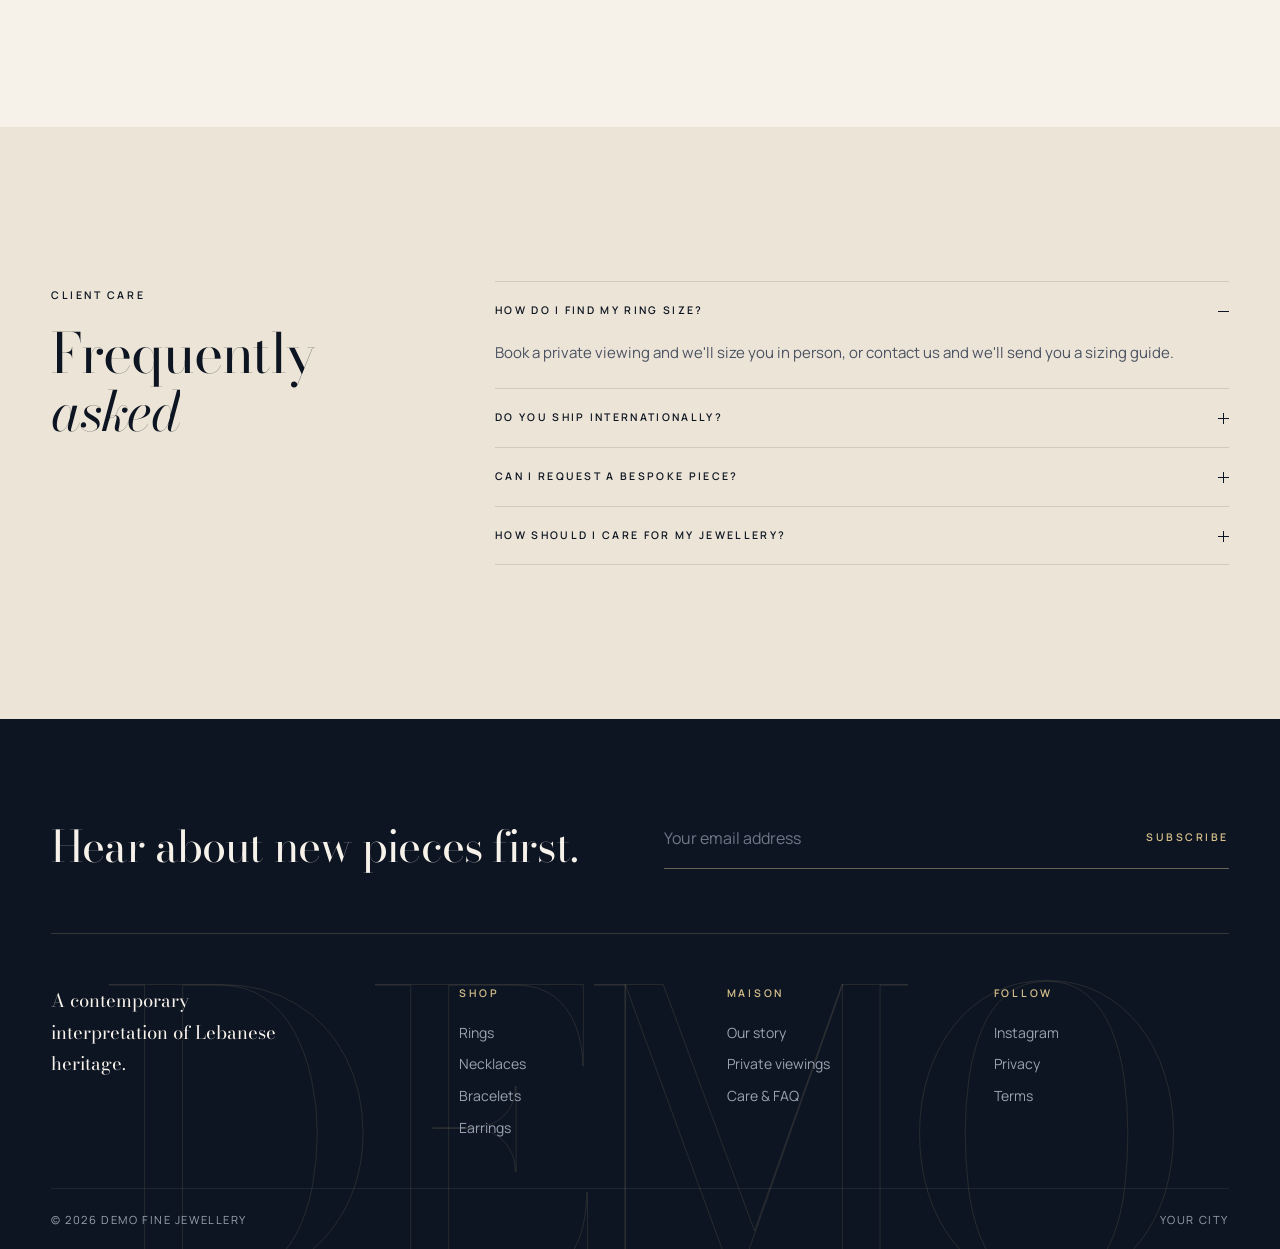
==== commit fdde786c: "Replace copy, product names and prices with new demo content Co-Authored-By: Claude Sonnet 5.5 <nore" ====
--- a/contact.html
+++ b/contact.html
@@ -19,12 +19,12 @@
       <div>
         <nav class="crumbs" aria-label="Breadcrumb"><a href="index.html">Home</a><span>/</span><span>Contact</span></nav>
         <h1 class="t-display" data-r="words">Let's <em>talk</em>.</h1>
-        <div class="prose" data-r><p>Whether you're choosing a gift, finding the right size or imagining a bespoke piece, we'll reply personally.</p></div>
+        <div class="prose" data-r><p>Questions about a gift, sizing or a custom piece? Send us a note and we'll reply personally.</p></div>
         <div class="info" data-stagger="110">
-          <div data-r><h4><svg class="icon-arch" viewBox="0 0 60 80" fill="none" stroke="currentColor" stroke-width="5" aria-hidden="true"><path d="M6 78V32C6 16 17 5 30 1c13 4 24 15 24 31v46"/></svg>Client care</h4><a href="mailto:hello@bakijewellery.com">hello@bakijewellery.com</a></div>
-          <div data-r><h4><svg class="icon-arch" viewBox="0 0 60 80" fill="none" stroke="currentColor" stroke-width="5" aria-hidden="true"><path d="M6 78V32C6 16 17 5 30 1c13 4 24 15 24 31v46"/></svg>Phone &amp; WhatsApp</h4><a href="tel:+9610000000">+961 00 000 000</a></div>
-          <div data-r><h4><svg class="icon-arch" viewBox="0 0 60 80" fill="none" stroke="currentColor" stroke-width="5" aria-hidden="true"><path d="M6 78V32C6 16 17 5 30 1c13 4 24 15 24 31v46"/></svg>Atelier</h4><p>Beirut, Lebanon — by appointment</p></div>
-          <div data-r><h4><svg class="icon-arch" viewBox="0 0 60 80" fill="none" stroke="currentColor" stroke-width="5" aria-hidden="true"><path d="M6 78V32C6 16 17 5 30 1c13 4 24 15 24 31v46"/></svg>Instagram</h4><a href="https://www.instagram.com/baki.jewellery" target="_blank" rel="noopener">@baki.jewellery</a></div>
+          <div data-r><h4><svg class="icon-arch" viewBox="0 0 60 80" fill="none" stroke="currentColor" stroke-width="5" aria-hidden="true"><path d="M6 78V32C6 16 17 5 30 1c13 4 24 15 24 31v46"/></svg>Client care</h4><a href="mailto:hello@demo-store.com">hello@demo-store.com</a></div>
+          <div data-r><h4><svg class="icon-arch" viewBox="0 0 60 80" fill="none" stroke="currentColor" stroke-width="5" aria-hidden="true"><path d="M6 78V32C6 16 17 5 30 1c13 4 24 15 24 31v46"/></svg>Phone &amp; WhatsApp</h4><a href="tel:+10000000000">+1 000 000 0000</a></div>
+          <div data-r><h4><svg class="icon-arch" viewBox="0 0 60 80" fill="none" stroke="currentColor" stroke-width="5" aria-hidden="true"><path d="M6 78V32C6 16 17 5 30 1c13 4 24 15 24 31v46"/></svg>Atelier</h4><p>Your City — by appointment</p></div>
+          <div data-r><h4><svg class="icon-arch" viewBox="0 0 60 80" fill="none" stroke="currentColor" stroke-width="5" aria-hidden="true"><path d="M6 78V32C6 16 17 5 30 1c13 4 24 15 24 31v46"/></svg>Instagram</h4><a href="https://www.instagram.com/demo.store" target="_blank" rel="noopener">@demo.store</a></div>
         </div>
       </div>
       <div data-speed="-.05">
@@ -81,7 +81,7 @@
       </div>
       <div class="accs" data-r style="margin-top:0">
         <details class="acc" open><summary>How do I find my ring size? <i></i></summary><div class="acc__body">Book a private viewing and we'll size you in person, or contact us and we'll send you a sizing guide.</div></details>
-        <details class="acc"><summary>Do you ship internationally? <i></i></summary><div class="acc__body">Yes — every order ships insured, with tracking from Beirut to your door.</div></details>
+        <details class="acc"><summary>Do you ship internationally? <i></i></summary><div class="acc__body">Yes — every order ships insured, with tracking to your door.</div></details>
         <details class="acc"><summary>Can I request a bespoke piece? <i></i></summary><div class="acc__body">Choose “Bespoke request” above and tell us about your idea. We'll arrange a consultation to sketch it together.</div></details>
         <details class="acc"><summary>How should I care for my jewellery? <i></i></summary><div class="acc__body">Store each piece separately in its pouch, avoid perfume and chlorine, and wipe gently with a soft, dry cloth.</div></details>
       </div>
